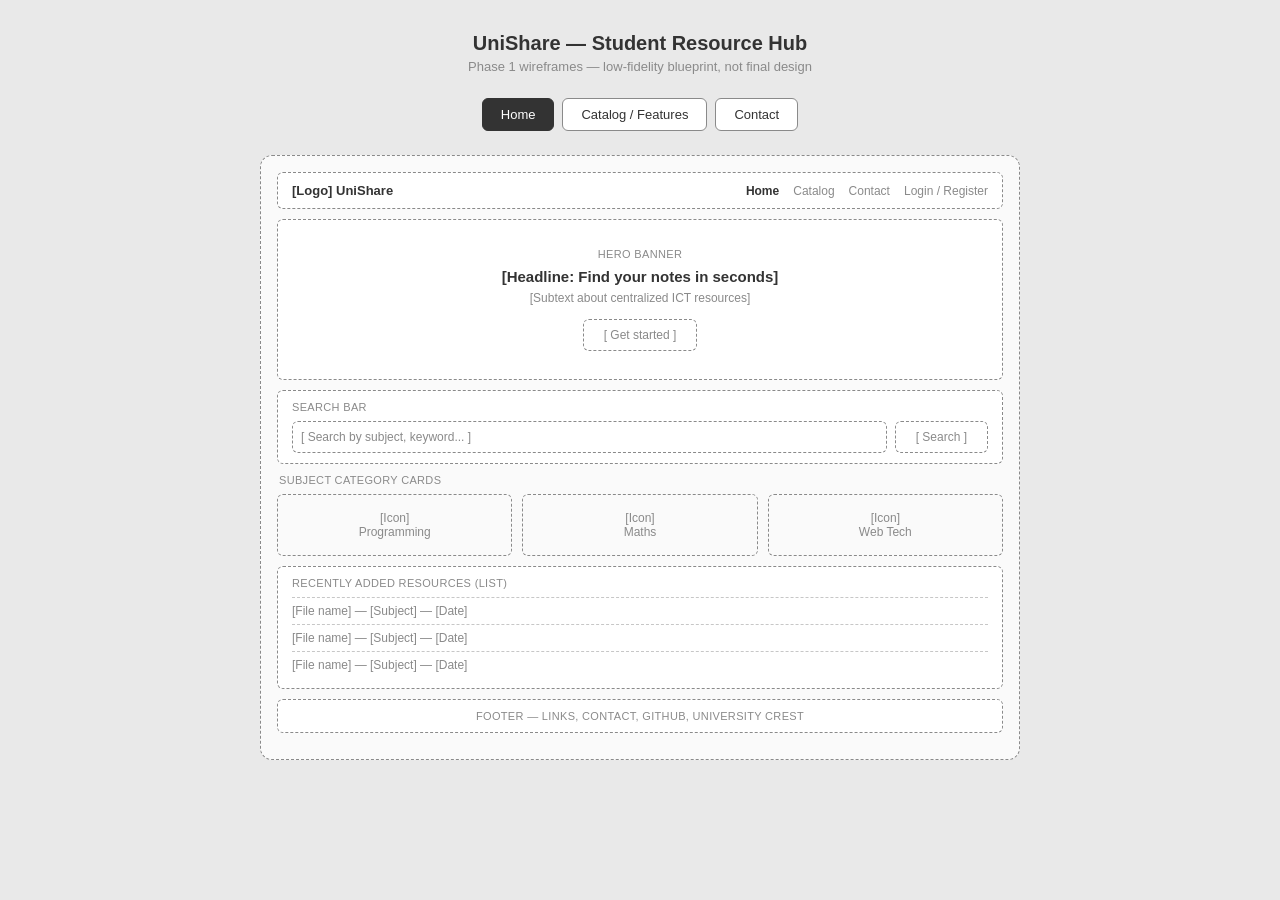
==== index.html @ ed00edab "Initial commit" ====
<!DOCTYPE html>
<html lang="en">
<head>
<meta charset="UTF-8">
<title>UniShare - Wireframes (Phase 1)</title>
<link rel="stylesheet" type="text/css" href="style.css">
</head>
<body>

<h1>UniShare — Student Resource Hub</h1>
<p class="subtitle">Phase 1 wireframes — low-fidelity blueprint, not final design</p>

<div class="tabs">
  <div class="tab active" onclick="showPage('home', this)">Home</div>
  <div class="tab" onclick="showPage('catalog', this)">Catalog / Features</div>
  <div class="tab" onclick="showPage('contact', this)">Contact</div>
</div>

<!-- HOME PAGE -->
<div class="page active" id="home">
  <div class="box navbar">
    <span class="logo">[Logo] UniShare</span>
    <div class="links">
      <span class="current">Home</span><span>Catalog</span><span>Contact</span><span>Login / Register</span>
    </div>
  </div>

  <div class="box hero">
    <p class="label">Hero banner</p>
    <p class="headline">[Headline: Find your notes in seconds]</p>
    <p class="sub">[Subtext about centralized ICT resources]</p>
    <div class="btn">[ Get started ]</div>
  </div>

  <div class="box">
    <p class="label">Search bar</p>
    <div class="search-row">
      <div class="field">[ Search by subject, keyword... ]</div>
      <div class="btn">[ Search ]</div>
    </div>
  </div>

  <p class="label" style="margin-left:2px;">Subject category cards</p>
  <div class="grid-3 box" style="background:none; border:none; padding:0;">
    <div class="cat-card">[Icon]<br>Programming</div>
    <div class="cat-card">[Icon]<br>Maths</div>
    <div class="cat-card">[Icon]<br>Web Tech</div>
  </div>

  <div class="box" style="margin-top:10px;">
    <p class="label">Recently added resources (list)</p>
    <div class="list-row">[File name] — [Subject] — [Date]</div>
    <div class="list-row">[File name] — [Subject] — [Date]</div>
    <div class="list-row">[File name] — [Subject] — [Date]</div>
  </div>

  <div class="box footer">
    <p class="label">Footer — Links, contact, GitHub, university crest</p>
  </div>
</div>

<!-- CATALOG PAGE -->
<div class="page" id="catalog">
  <div class="box navbar">
    <span class="logo">[Logo] UniShare</span>
    <div class="links">
      <span>Home</span><span class="current">Catalog</span><span>Contact</span><span>Login / Register</span>
    </div>
  </div>

  <div class="box">
    <p class="label">Search + filter bar</p>
    <div class="search-row">
      <div class="field">[ Search notes, past papers... ]</div>
      <div class="btn">[ Subject &#9662; ]</div>
      <div class="btn">[ Semester &#9662; ]</div>
    </div>
  </div>

  <div class="catalog-layout">
    <div class="box">
      <p class="label">Category list (sidebar)</p>
      <div class="sidebar-item">Programming</div>
      <div class="sidebar-item">Maths</div>
      <div class="sidebar-item">Web Technologies</div>
      <div class="sidebar-item">Past Papers</div>
    </div>

    <div>
      <p class="label" style="margin-left:2px;">Resource card grid</p>
      <div class="grid-2">
        <div class="res-card">[Icon] File title<br><span class="muted">Subject &middot; Semester</span><br>[ Download ]</div>
        <div class="res-card">[Icon] File title<br><span class="muted">Subject &middot; Semester</span><br>[ Download ]</div>
        <div class="res-card">[Icon] File title<br><span class="muted">Subject &middot; Semester</span><br>[ Download ]</div>
        <div class="res-card">[Icon] File title<br><span class="muted">Subject &middot; Semester</span><br>[ Download ]</div>
      </div>
      <div class="pagination">[ Pagination: 1 2 3 &rarr; ]</div>
    </div>
  </div>

  <div class="box footer" style="margin-top:10px;">
    <p class="label">Footer</p>
  </div>
</div>

<!-- CONTACT PAGE -->
<div class="page" id="contact">
  <div class="box navbar">
    <span class="logo">[Logo] UniShare</span>
    <div class="links">
      <span>Home</span><span>Catalog</span><span class="current">Contact</span><span>Login / Register</span>
    </div>
  </div>

  <div class="box header-block">
    <p class="label">Page header</p>
    <p class="title">[Get in touch / Report an issue]</p>
    <p class="sub">[Short subtext about feedback and requests]</p>
  </div>

  <div class="contact-layout">
    <div class="box">
      <p class="label">Contact form</p>

      <p class="field-label">Name</p>
      <div class="field-box">[ Your full name ]</div>

      <p class="field-label">Email</p>
      <div class="field-box">[ name@rjt.ac.lk ]</div>

      <p class="field-label">Message type</p>
      <div class="chip-row">
        <div class="chip">[ Missing link ]</div>
        <div class="chip">[ Request material ]</div>
        <div class="chip">[ Feedback ]</div>
      </div>

      <p class="field-label">Message</p>
      <div class="field-box textarea">[ Text area for message ]</div>

      <div class="btn">[ Submit ]</div>
    </div>

    <div class="box info-panel">
      <p class="label">Contact info panel</p>
      <p>[Dept. of ICT<br>Rajarata University]</p>
      <p>[Email address]</p>
      <p style="margin:0;">[Office hours]</p>
    </div>
  </div>

  <div class="box footer" style="margin-top:10px;">
    <p class="label">Footer</p>
  </div>
</div>

<script>
  function showPage(id, tabEl){
    document.querySelectorAll('.page').forEach(p => p.classList.remove('active'));
    document.querySelectorAll('.tab').forEach(t => t.classList.remove('active'));
    document.getElementById(id).classList.add('active');
    tabEl.classList.add('active');
  }
</script>

</body>
</html>
---- style.css ----
:root{
    --border:#8a8a8a;
    --border-light:#c7c7c7;
    --text:#333333;
    --text-muted:#8a8a8a;
    --bg:#ffffff;
    --panel:#fafafa;
  }
  *{box-sizing:border-box;}
  body{
    font-family: Arial, Helvetica, sans-serif;
    background:#e9e9e9;
    margin:0;
    padding:32px 16px;
    color:var(--text);
  }
  h1{
    text-align:center;
    font-size:20px;
    font-weight:600;
    margin:0 0 4px;
  }
  .subtitle{
    text-align:center;
    font-size:13px;
    color:var(--text-muted);
    margin:0 0 24px;
  }
  .tabs{
    display:flex;
    justify-content:center;
    gap:8px;
    margin-bottom:24px;
  }
  .tab{
    border:1px solid var(--border);
    background:var(--bg);
    padding:8px 18px;
    font-size:13px;
    cursor:pointer;
    border-radius:6px;
  }
  .tab.active{
    background:var(--text);
    color:#fff;
    border-color:var(--text);
  }
  .page{
    display:none;
    max-width:760px;
    margin:0 auto;
    border:1px dashed var(--border);
    border-radius:12px;
    padding:16px;
    background:var(--panel);
  }
  .page.active{ display:block; }
  .box{
    border:1px dashed var(--border);
    border-radius:6px;
    padding:10px 14px;
    margin-bottom:10px;
    background:var(--bg);
  }
  .label{
    font-size:11px;
    color:var(--text-muted);
    margin:0 0 8px;
    text-transform:uppercase;
    letter-spacing:.03em;
  }
  .navbar{
    display:flex;
    justify-content:space-between;
    align-items:center;
  }
  .navbar .logo{ font-size:13px; font-weight:600; }
  .navbar .links{ display:flex; gap:14px; font-size:12px; color:var(--text-muted); }
  .navbar .links .current{ color:var(--text); font-weight:600; }
  .hero{ text-align:center; padding:28px 14px; }
  .hero .headline{ font-size:15px; font-weight:600; margin:0 0 6px; }
  .hero .sub{ font-size:12px; color:var(--text-muted); margin:0 0 14px; }
  .btn{
    display:inline-block;
    border:1px dashed var(--border);
    border-radius:6px;
    padding:8px 20px;
    font-size:12px;
    color:var(--text-muted);
  }
  .search-row{ display:flex; gap:8px; }
  .field{
    flex:1;
    border:1px dashed var(--border);
    border-radius:6px;
    padding:8px;
    font-size:12px;
    color:var(--text-muted);
  }
  .grid-3{ display:grid; grid-template-columns:repeat(3,1fr); gap:10px; }
  .grid-2{ display:grid; grid-template-columns:1fr 1fr; gap:10px; }
  .cat-card{
    border:1px dashed var(--border);
    border-radius:6px;
    padding:16px 8px;
    text-align:center;
    font-size:12px;
    color:var(--text-muted);
  }
  .list-row{
    border-top:1px dashed var(--border-light);
    padding:6px 0;
    font-size:12px;
    color:var(--text-muted);
  }
  .list-row:first-child{ border-top:none; }
  .footer{ text-align:center; }
  .footer .label{ margin:0; }
  .catalog-layout{ display:grid; grid-template-columns:160px 1fr; gap:10px; }
  .sidebar-item{
    font-size:12px;
    color:var(--text-muted);
    padding:6px 0;
    border-top:1px dashed var(--border-light);
  }
  .sidebar-item:first-child{ border-top:none; }
  .res-card{
    border:1px dashed var(--border);
    border-radius:6px;
    padding:12px;
    font-size:12px;
    color:var(--text-muted);
  }
  .res-card .muted{ color:#aaaaaa; }
  .pagination{
    text-align:center;
    margin-top:10px;
    border:1px dashed var(--border);
    border-radius:6px;
    padding:6px;
    font-size:11px;
    color:var(--text-muted);
  }
  .header-block{ text-align:center; padding:14px; }
  .header-block .title{ font-size:14px; font-weight:600; margin:0; color:var(--text); }
  .header-block .sub{ font-size:12px; color:var(--text-muted); margin:4px 0 0; }
  .contact-layout{ display:grid; grid-template-columns:1fr 200px; gap:10px; }
  .field-label{ font-size:11px; color:var(--text-muted); margin:0 0 4px; }
  .field-box{
    border:1px dashed var(--border);
    border-radius:6px;
    padding:8px;
    font-size:12px;
    color:var(--text-muted);
    margin-bottom:10px;
  }
  .field-box.textarea{ height:60px; }
  .chip-row{ display:flex; gap:8px; margin-bottom:10px; }
  .chip{
    border:1px dashed var(--border);
    border-radius:6px;
    padding:6px 10px;
    font-size:11px;
    color:var(--text-muted);
  }
  .info-panel p{ font-size:12px; color:var(--text-muted); margin:0 0 8px; }
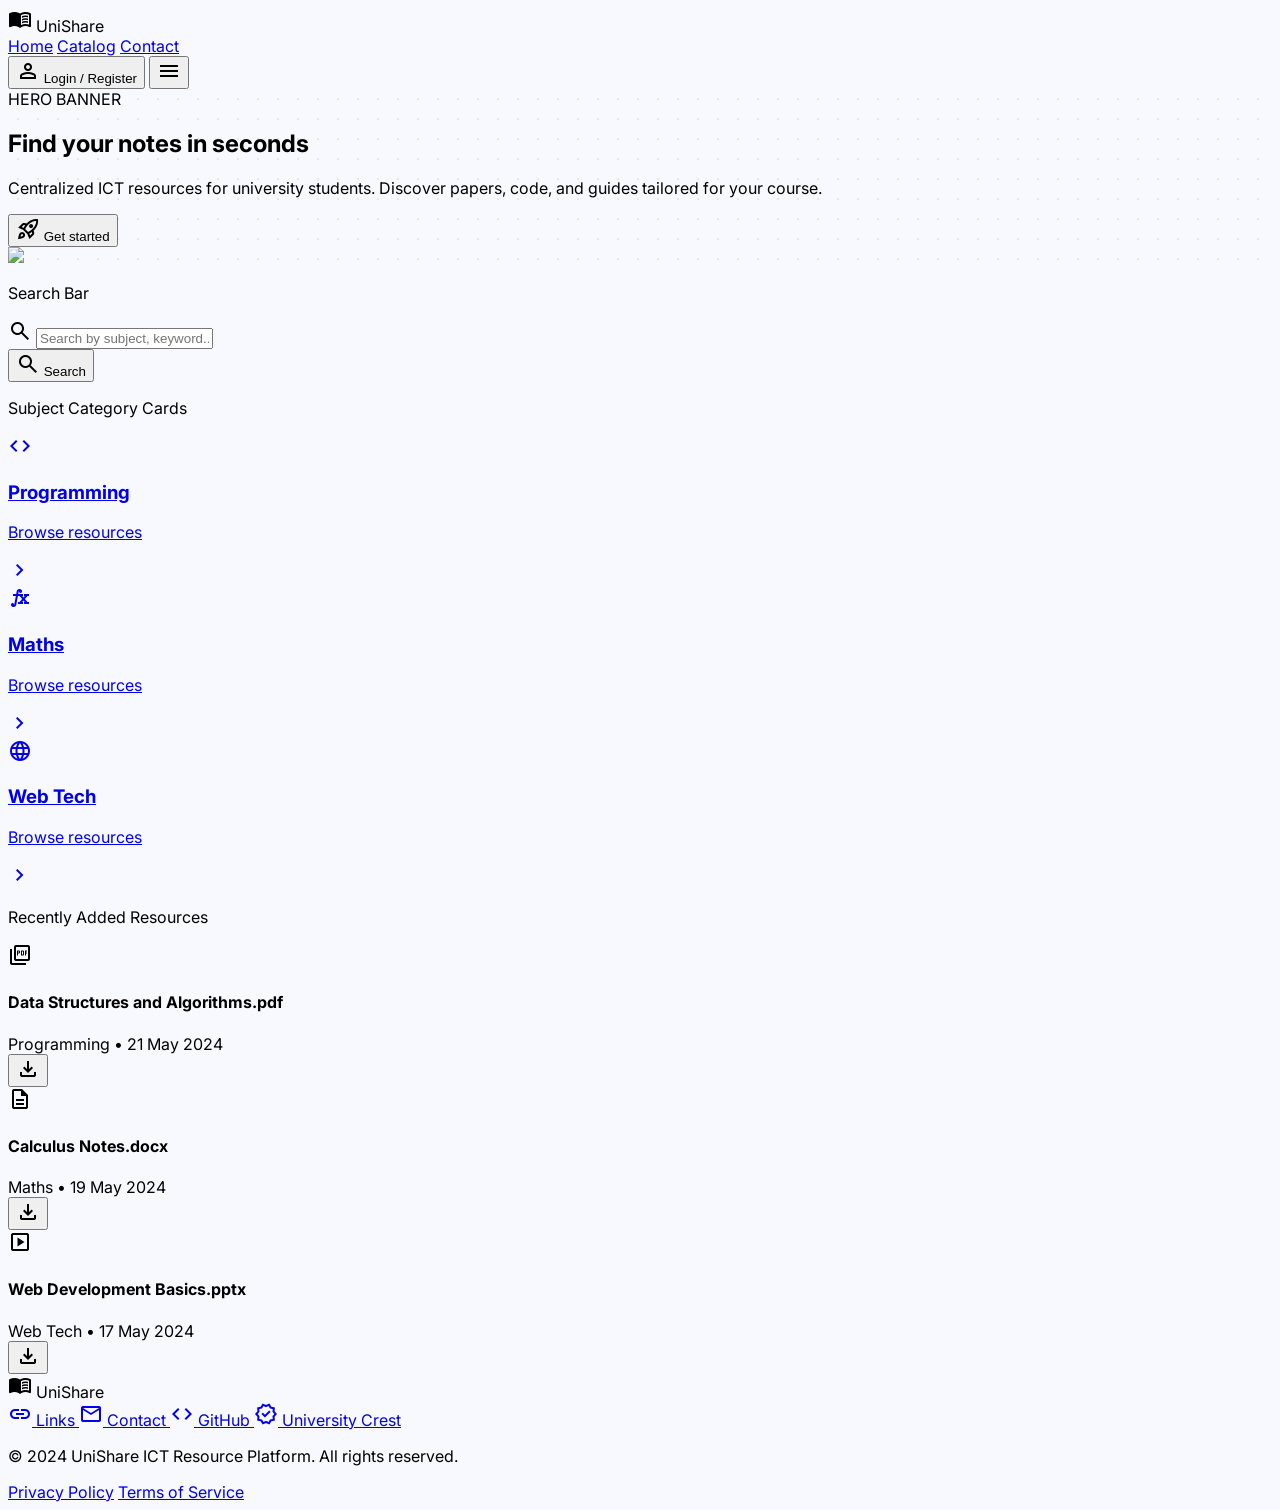
==== commit c8c98d09: "Background colour changed" ====
--- a/index.html
+++ b/index.html
@@ -1,167 +1,337 @@
 <!DOCTYPE html>
-<html lang="en">
-<head>
-<meta charset="UTF-8">
-<title>UniShare - Wireframes (Phase 1)</title>
-<link rel="stylesheet" type="text/css" href="style.css">
+
+<html class="light" lang="en"><head>
+<meta charset="utf-8"/>
+<meta content="width=device-width, initial-scale=1.0" name="viewport"/>
+<title>UniShare | Centralized ICT Resource Platform</title>
+<!-- Google Fonts -->
+<link href="https://fonts.googleapis.com/css2?family=Inter:wght@400;500;600;700&amp;display=swap" rel="stylesheet"/>
+<!-- Material Symbols -->
+<link href="https://fonts.googleapis.com/css2?family=Material+Symbols+Outlined:wght,FILL@100..700,0..1&amp;display=swap" rel="stylesheet"/>
+<link href="https://fonts.googleapis.com/css2?family=Material+Symbols+Outlined:wght,FILL@100..700,0..1&amp;display=swap" rel="stylesheet"/>
+<!-- Tailwind CSS -->
+<script src="https://cdn.tailwindcss.com?plugins=forms,container-queries"></script>
+<script id="tailwind-config">
+        tailwind.config = {
+            darkMode: "class",
+            theme: {
+                extend: {
+                    "colors": {
+                        "secondary-fixed": "#dae2fd",
+                        "error": "#ba1a1a",
+                        "surface-container": "#e5eeff",
+                        "surface-container-low": "#eff4ff",
+                        "on-primary-container": "#003a23",
+                        "outline-variant": "#bccabf",
+                        "on-tertiary-fixed": "#191c1e",
+                        "secondary": "#565e74",
+                        "primary-fixed": "#73fbb8",
+                        "inverse-surface": "#213145",
+                        "surface-container-high": "#dce9ff",
+                        "primary": "#006c46",
+                        "inverse-on-surface": "#eaf1ff",
+                        "on-primary": "#ffffff",
+                        "surface-tint": "#006c46",
+                        "on-tertiary": "#ffffff",
+                        "surface-variant": "#d3e4fe",
+                        "on-secondary-fixed": "#131b2e",
+                        "surface": "#f8f9ff",
+                        "primary-fixed-dim": "#53de9e",
+                        "surface-container-lowest": "#ffffff",
+                        "on-secondary": "#ffffff",
+                        "on-tertiary-container": "#2f3234",
+                        "outline": "#6c7a70",
+                        "on-error-container": "#93000a",
+                        "on-surface": "#0b1c30",
+                        "on-secondary-container": "#5c647a",
+                        "on-primary-fixed": "#002112",
+                        "tertiary": "#5c5f61",
+                        "tertiary-fixed-dim": "#c4c7c9",
+                        "surface-container-highest": "#d3e4fe",
+                        "on-tertiary-fixed-variant": "#444749",
+                        "tertiary-fixed": "#e0e3e5",
+                        "inverse-primary": "#53de9e",
+                        "on-surface-variant": "#3d4a41",
+                        "on-background": "#0b1c30",
+                        "primary-container": "#00b074",
+                        "on-primary-fixed-variant": "#005233",
+                        "surface-bright": "#f8f9ff",
+                        "on-error": "#ffffff",
+                        "on-secondary-fixed-variant": "#3f465c",
+                        "error-container": "#ffdad6",
+                        "secondary-fixed-dim": "#bec6e0",
+                        "tertiary-container": "#979a9c",
+                        "background": "#f8f9ff"
+                    },
+                    "borderRadius": {
+                        "DEFAULT": "0.25rem",
+                        "lg": "0.5rem",
+                        "xl": "0.75rem",
+                        "full": "9999px"
+                    },
+                    "spacing": {
+                        "margin-mobile": "1rem",
+                        "card-padding": "1.25rem",
+                        "container-max": "1200px",
+                        "gutter": "1.5rem",
+                        "section-gap": "3rem"
+                    },
+                    "fontFamily": {
+                        "body-md": ["Inter"],
+                        "headline-md": ["Inter"],
+                        "label-md": ["Inter"],
+                        "body-lg": ["Inter"],
+                        "headline-sm": ["Inter"],
+                        "headline-lg": ["Inter"],
+                        "label-sm": ["Inter"],
+                        "display-lg": ["Inter"]
+                    },
+                    "fontSize": {
+                        "body-md": ["16px", { "lineHeight": "1.6", "fontWeight": "400" }],
+                        "headline-md": ["24px", { "lineHeight": "1.3", "fontWeight": "600" }],
+                        "label-md": ["14px", { "lineHeight": "1.5", "letterSpacing": "0.01em", "fontWeight": "500" }],
+                        "body-lg": ["18px", { "lineHeight": "1.6", "fontWeight": "400" }],
+                        "headline-sm": ["20px", { "lineHeight": "1.4", "fontWeight": "600" }],
+                        "headline-lg": ["32px", { "lineHeight": "1.25", "letterSpacing": "-0.01em", "fontWeight": "700" }],
+                        "label-sm": ["12px", { "lineHeight": "1.5", "letterSpacing": "0.05em", "fontWeight": "600" }],
+                        "display-lg": ["48px", { "lineHeight": "1.2", "letterSpacing": "-0.02em", "fontWeight": "700" }]
+                    }
+                },
+            },
+        }
+    </script>
+<style>
+        body { font-family: 'Inter', sans-serif; background-color: #f8f9ff; }
+        .material-symbols-outlined { font-variation-settings: 'FILL' 0, 'wght' 400, 'GRAD' 0, 'opsz' 24; }
+        .glass-effect { background: rgba(255, 255, 255, 0.8); backdrop-filter: blur(8px); }
+        .hero-pattern { background-image: radial-gradient(#00b07422 1px, transparent 1px); background-size: 20px 20px; }
+        .hover-card:hover { transform: translateY(-4px); transition: all 0.3s cubic-bezier(0.4, 0, 0.2, 1); }
+    </style>
 </head>
-<body>
-
-<h1>UniShare — Student Resource Hub</h1>
-<p class="subtitle">Phase 1 wireframes — low-fidelity blueprint, not final design</p>
-
-<div class="tabs">
-  <div class="tab active" onclick="showPage('home', this)">Home</div>
-  <div class="tab" onclick="showPage('catalog', this)">Catalog / Features</div>
-  <div class="tab" onclick="showPage('contact', this)">Contact</div>
-</div>
-
-<!-- HOME PAGE -->
-<div class="page active" id="home">
-  <div class="box navbar">
-    <span class="logo">[Logo] UniShare</span>
-    <div class="links">
-      <span class="current">Home</span><span>Catalog</span><span>Contact</span><span>Login / Register</span>
-    </div>
-  </div>
-
-  <div class="box hero">
-    <p class="label">Hero banner</p>
-    <p class="headline">[Headline: Find your notes in seconds]</p>
-    <p class="sub">[Subtext about centralized ICT resources]</p>
-    <div class="btn">[ Get started ]</div>
-  </div>
-
-  <div class="box">
-    <p class="label">Search bar</p>
-    <div class="search-row">
-      <div class="field">[ Search by subject, keyword... ]</div>
-      <div class="btn">[ Search ]</div>
-    </div>
-  </div>
-
-  <p class="label" style="margin-left:2px;">Subject category cards</p>
-  <div class="grid-3 box" style="background:none; border:none; padding:0;">
-    <div class="cat-card">[Icon]<br>Programming</div>
-    <div class="cat-card">[Icon]<br>Maths</div>
-    <div class="cat-card">[Icon]<br>Web Tech</div>
-  </div>
-
-  <div class="box" style="margin-top:10px;">
-    <p class="label">Recently added resources (list)</p>
-    <div class="list-row">[File name] — [Subject] — [Date]</div>
-    <div class="list-row">[File name] — [Subject] — [Date]</div>
-    <div class="list-row">[File name] — [Subject] — [Date]</div>
-  </div>
-
-  <div class="box footer">
-    <p class="label">Footer — Links, contact, GitHub, university crest</p>
-  </div>
-</div>
-
-<!-- CATALOG PAGE -->
-<div class="page" id="catalog">
-  <div class="box navbar">
-    <span class="logo">[Logo] UniShare</span>
-    <div class="links">
-      <span>Home</span><span class="current">Catalog</span><span>Contact</span><span>Login / Register</span>
-    </div>
-  </div>
-
-  <div class="box">
-    <p class="label">Search + filter bar</p>
-    <div class="search-row">
-      <div class="field">[ Search notes, past papers... ]</div>
-      <div class="btn">[ Subject &#9662; ]</div>
-      <div class="btn">[ Semester &#9662; ]</div>
-    </div>
-  </div>
-
-  <div class="catalog-layout">
-    <div class="box">
-      <p class="label">Category list (sidebar)</p>
-      <div class="sidebar-item">Programming</div>
-      <div class="sidebar-item">Maths</div>
-      <div class="sidebar-item">Web Technologies</div>
-      <div class="sidebar-item">Past Papers</div>
-    </div>
-
-    <div>
-      <p class="label" style="margin-left:2px;">Resource card grid</p>
-      <div class="grid-2">
-        <div class="res-card">[Icon] File title<br><span class="muted">Subject &middot; Semester</span><br>[ Download ]</div>
-        <div class="res-card">[Icon] File title<br><span class="muted">Subject &middot; Semester</span><br>[ Download ]</div>
-        <div class="res-card">[Icon] File title<br><span class="muted">Subject &middot; Semester</span><br>[ Download ]</div>
-        <div class="res-card">[Icon] File title<br><span class="muted">Subject &middot; Semester</span><br>[ Download ]</div>
-      </div>
-      <div class="pagination">[ Pagination: 1 2 3 &rarr; ]</div>
-    </div>
-  </div>
-
-  <div class="box footer" style="margin-top:10px;">
-    <p class="label">Footer</p>
-  </div>
-</div>
-
-<!-- CONTACT PAGE -->
-<div class="page" id="contact">
-  <div class="box navbar">
-    <span class="logo">[Logo] UniShare</span>
-    <div class="links">
-      <span>Home</span><span>Catalog</span><span class="current">Contact</span><span>Login / Register</span>
-    </div>
-  </div>
-
-  <div class="box header-block">
-    <p class="label">Page header</p>
-    <p class="title">[Get in touch / Report an issue]</p>
-    <p class="sub">[Short subtext about feedback and requests]</p>
-  </div>
-
-  <div class="contact-layout">
-    <div class="box">
-      <p class="label">Contact form</p>
-
-      <p class="field-label">Name</p>
-      <div class="field-box">[ Your full name ]</div>
-
-      <p class="field-label">Email</p>
-      <div class="field-box">[ name@rjt.ac.lk ]</div>
-
-      <p class="field-label">Message type</p>
-      <div class="chip-row">
-        <div class="chip">[ Missing link ]</div>
-        <div class="chip">[ Request material ]</div>
-        <div class="chip">[ Feedback ]</div>
-      </div>
-
-      <p class="field-label">Message</p>
-      <div class="field-box textarea">[ Text area for message ]</div>
-
-      <div class="btn">[ Submit ]</div>
-    </div>
-
-    <div class="box info-panel">
-      <p class="label">Contact info panel</p>
-      <p>[Dept. of ICT<br>Rajarata University]</p>
-      <p>[Email address]</p>
-      <p style="margin:0;">[Office hours]</p>
-    </div>
-  </div>
-
-  <div class="box footer" style="margin-top:10px;">
-    <p class="label">Footer</p>
-  </div>
-</div>
-
+<body class="bg-background text-on-surface selection:bg-primary-fixed selection:text-on-primary-fixed">
+<!-- TopNavBar -->
+<header class="fixed top-0 left-0 w-full z-50 bg-surface-container-lowest shadow-sm border-b border-outline-variant">
+<div class="max-w-container-max mx-auto h-20 px-margin-mobile md:px-gutter flex items-center justify-between">
+<div class="flex items-center gap-2">
+<span class="material-symbols-outlined text-primary text-3xl" style="font-variation-settings: 'FILL' 1">menu_book</span>
+<span class="text-headline-md font-headline-lg text-primary tracking-tight">UniShare</span>
+</div>
+<nav class="hidden md:flex items-center gap-8">
+<a class="text-primary border-b-2 border-primary pb-1 font-bold font-body-md text-body-md" href="#">Home</a>
+<a class="text-on-surface-variant font-medium font-body-md text-body-md hover:text-primary transition-colors duration-200" href="#">Catalog</a>
+<a class="text-on-surface-variant font-medium font-body-md text-body-md hover:text-primary transition-colors duration-200" href="#">Contact</a>
+</nav>
+<div class="flex items-center gap-4">
+<button class="hidden lg:flex items-center gap-2 px-6 py-2.5 bg-primary-container text-on-primary-container rounded-full font-label-md text-label-md hover:opacity-90 active:scale-95 transition-all">
+<span class="material-symbols-outlined text-[18px]">person</span>
+                    Login / Register
+                </button>
+<button class="md:hidden text-on-surface-variant">
+<span class="material-symbols-outlined text-2xl">menu</span>
+</button>
+</div>
+</div>
+</header>
+<main class="pt-20">
+<!-- Hero Section -->
+<section class="px-margin-mobile md:px-gutter mt-8">
+<div class="max-w-container-max mx-auto bg-surface-container-low rounded-xl relative overflow-hidden hero-pattern">
+<!-- Abstract Elements -->
+<div class="absolute -top-12 -right-12 w-64 h-64 bg-primary/5 rounded-full blur-3xl"></div>
+<div class="absolute -bottom-12 -left-12 w-64 h-64 bg-secondary-container/20 rounded-full blur-3xl"></div>
+<div class="relative grid md:grid-cols-2 items-center gap-8 py-16 px-8 md:px-16">
+<div class="text-center md:text-left">
+<span class="uppercase tracking-widest text-primary font-bold text-label-sm mb-4 block">HERO BANNER</span>
+<h1 class="font-headline-lg text-display-lg text-on-surface mb-4 leading-tight">Find your notes in seconds</h1>
+<p class="font-body-lg text-body-lg text-on-surface-variant mb-8 max-w-md mx-auto md:mx-0">Centralized ICT resources for university students. Discover papers, code, and guides tailored for your course.</p>
+<button class="inline-flex items-center gap-2 px-8 py-4 bg-primary-container text-on-primary-container rounded-xl font-bold hover:shadow-lg active:scale-95 transition-all">
+<span class="material-symbols-outlined">rocket_launch</span>
+                            Get started
+                        </button>
+</div>
+<div class="relative hidden md:block">
+<div class="flex justify-center items-center gap-8">
+<!-- Visual Composition inspired by reference images -->
+<img class="w-full max-w-sm rounded-2xl drop-shadow-2xl transform rotate-3" data-alt="A 3D stylized rendering of an open university notebook with a pen, floating next to a modern silver laptop on a clean pastel mint background. The composition is professional, clean, and uses soft shadows to create depth in a modern corporate ICT resource platform style." src="https://lh3.googleusercontent.com/aida-public/[base64]"/>
+</div>
+</div>
+</div>
+</div>
+</section>
+<!-- Search Section -->
+<section class="max-w-container-max mx-auto px-margin-mobile md:px-gutter mt-12">
+<div class="p-6 bg-surface-container-lowest rounded-xl border border-outline-variant shadow-sm">
+<p class="text-label-sm font-bold text-on-surface-variant mb-4 uppercase tracking-wider">Search Bar</p>
+<div class="flex flex-col md:flex-row gap-4">
+<div class="relative flex-1 group">
+<span class="absolute left-4 top-1/2 -translate-y-1/2 material-symbols-outlined text-outline group-focus-within:text-primary transition-colors">search</span>
+<input class="w-full pl-12 pr-4 py-4 bg-surface border border-outline-variant rounded-xl focus:ring-2 focus:ring-primary focus:border-primary outline-none transition-all" placeholder="Search by subject, keyword..." type="text"/>
+</div>
+<button class="px-8 py-4 bg-primary-container text-on-primary-container rounded-xl font-bold flex items-center justify-center gap-2 hover:brightness-95 transition-all">
+<span class="material-symbols-outlined">search</span>
+                        Search
+                    </button>
+</div>
+</div>
+</section>
+<!-- Subject Categories -->
+<section class="max-w-container-max mx-auto px-margin-mobile md:px-gutter mt-16 mb-16">
+<p class="text-label-sm font-bold text-on-surface-variant mb-6 uppercase tracking-wider">Subject Category Cards</p>
+<div class="grid grid-cols-1 md:grid-cols-3 gap-6">
+<!-- Programming -->
+<a class="group hover-card bg-surface-container-lowest p-6 rounded-xl border border-outline-variant shadow-sm flex items-center justify-between" href="#">
+<div class="flex items-center gap-4">
+<div class="w-16 h-16 rounded-full bg-primary/10 flex items-center justify-center text-primary group-hover:bg-primary group-hover:text-white transition-all">
+<span class="material-symbols-outlined text-3xl">code</span>
+</div>
+<div>
+<h3 class="font-headline-sm text-headline-sm text-on-surface">Programming</h3>
+<p class="text-on-surface-variant text-label-md">Browse resources</p>
+</div>
+</div>
+<span class="material-symbols-outlined text-primary group-hover:translate-x-1 transition-transform">chevron_right</span>
+</a>
+<!-- Maths -->
+<a class="group hover-card bg-surface-container-lowest p-6 rounded-xl border border-outline-variant shadow-sm flex items-center justify-between" href="#">
+<div class="flex items-center gap-4">
+<div class="w-16 h-16 rounded-full bg-[#f3e8ff] flex items-center justify-center text-[#7e22ce] group-hover:bg-[#7e22ce] group-hover:text-white transition-all">
+<span class="material-symbols-outlined text-3xl">function</span>
+</div>
+<div>
+<h3 class="font-headline-sm text-headline-sm text-on-surface">Maths</h3>
+<p class="text-on-surface-variant text-label-md">Browse resources</p>
+</div>
+</div>
+<span class="material-symbols-outlined text-[#7e22ce] group-hover:translate-x-1 transition-transform">chevron_right</span>
+</a>
+<!-- Web Tech -->
+<a class="group hover-card bg-surface-container-lowest p-6 rounded-xl border border-outline-variant shadow-sm flex items-center justify-between" href="#">
+<div class="flex items-center gap-4">
+<div class="w-16 h-16 rounded-full bg-surface-container-high flex items-center justify-center text-secondary group-hover:bg-secondary group-hover:text-white transition-all">
+<span class="material-symbols-outlined text-3xl">language</span>
+</div>
+<div>
+<h3 class="font-headline-sm text-headline-sm text-on-surface">Web Tech</h3>
+<p class="text-on-surface-variant text-label-md">Browse resources</p>
+</div>
+</div>
+<span class="material-symbols-outlined text-secondary group-hover:translate-x-1 transition-transform">chevron_right</span>
+</a>
+</div>
+</section>
+<!-- Recently Added Resources -->
+<section class="max-w-container-max mx-auto px-margin-mobile md:px-gutter mb-24">
+<p class="text-label-sm font-bold text-on-surface-variant mb-6 uppercase tracking-wider">Recently Added Resources</p>
+<div class="bg-surface-container-lowest rounded-xl border border-outline-variant overflow-hidden shadow-sm">
+<!-- Resource Item 1 -->
+<div class="p-4 md:p-6 flex flex-col md:flex-row items-start md:items-center justify-between hover:bg-surface transition-colors border-b border-outline-variant last:border-b-0">
+<div class="flex items-center gap-4 flex-1">
+<div class="w-10 h-12 flex-shrink-0 bg-red-50 flex items-center justify-center rounded border border-red-100">
+<span class="material-symbols-outlined text-red-600">picture_as_pdf</span>
+</div>
+<div>
+<h4 class="font-bold text-body-md text-on-surface">Data Structures and Algorithms.pdf</h4>
+<div class="flex items-center gap-3 mt-1 text-label-sm text-on-surface-variant">
+<span class="px-2 py-0.5 bg-surface-container rounded uppercase text-[10px]">Programming</span>
+<span>•</span>
+<span>21 May 2024</span>
+</div>
+</div>
+</div>
+<button class="mt-4 md:mt-0 p-2 text-primary hover:bg-primary-container/20 rounded-full transition-colors">
+<span class="material-symbols-outlined">download</span>
+</button>
+</div>
+<!-- Resource Item 2 -->
+<div class="p-4 md:p-6 flex flex-col md:flex-row items-start md:items-center justify-between hover:bg-surface transition-colors border-b border-outline-variant last:border-b-0">
+<div class="flex items-center gap-4 flex-1">
+<div class="w-10 h-12 flex-shrink-0 bg-blue-50 flex items-center justify-center rounded border border-blue-100">
+<span class="material-symbols-outlined text-blue-600">description</span>
+</div>
+<div>
+<h4 class="font-bold text-body-md text-on-surface">Calculus Notes.docx</h4>
+<div class="flex items-center gap-3 mt-1 text-label-sm text-on-surface-variant">
+<span class="px-2 py-0.5 bg-[#f3e8ff] text-[#7e22ce] rounded uppercase text-[10px]">Maths</span>
+<span>•</span>
+<span>19 May 2024</span>
+</div>
+</div>
+</div>
+<button class="mt-4 md:mt-0 p-2 text-primary hover:bg-primary-container/20 rounded-full transition-colors">
+<span class="material-symbols-outlined">download</span>
+</button>
+</div>
+<!-- Resource Item 3 -->
+<div class="p-4 md:p-6 flex flex-col md:flex-row items-start md:items-center justify-between hover:bg-surface transition-colors">
+<div class="flex items-center gap-4 flex-1">
+<div class="w-10 h-12 flex-shrink-0 bg-orange-50 flex items-center justify-center rounded border border-orange-100">
+<span class="material-symbols-outlined text-orange-600">slideshow</span>
+</div>
+<div>
+<h4 class="font-bold text-body-md text-on-surface">Web Development Basics.pptx</h4>
+<div class="flex items-center gap-3 mt-1 text-label-sm text-on-surface-variant">
+<span class="px-2 py-0.5 bg-surface-container-high text-secondary rounded uppercase text-[10px]">Web Tech</span>
+<span>•</span>
+<span>17 May 2024</span>
+</div>
+</div>
+</div>
+<button class="mt-4 md:mt-0 p-2 text-primary hover:bg-primary-container/20 rounded-full transition-colors">
+<span class="material-symbols-outlined">download</span>
+</button>
+</div>
+</div>
+</section>
+</main>
+<!-- Footer -->
+<footer class="bg-surface-container-low border-t border-outline-variant">
+<div class="max-w-container-max mx-auto py-section-gap px-margin-mobile md:px-gutter">
+<div class="flex flex-col md:flex-row justify-between items-center gap-8 mb-12">
+<div class="flex items-center gap-2">
+<span class="material-symbols-outlined text-primary text-2xl" style="font-variation-settings: 'FILL' 1">menu_book</span>
+<span class="text-headline-sm font-headline-sm text-primary tracking-tight">UniShare</span>
+</div>
+<div class="flex flex-wrap justify-center gap-8">
+<a class="flex items-center gap-2 text-on-surface-variant hover:text-primary transition-all duration-200 text-label-md font-label-md" href="#">
+<span class="material-symbols-outlined text-[20px]">link</span>
+                        Links
+                    </a>
+<a class="flex items-center gap-2 text-on-surface-variant hover:text-primary transition-all duration-200 text-label-md font-label-md" href="#">
+<span class="material-symbols-outlined text-[20px]">mail</span>
+                        Contact
+                    </a>
+<a class="flex items-center gap-2 text-on-surface-variant hover:text-primary transition-all duration-200 text-label-md font-label-md" href="#">
+<span class="material-symbols-outlined text-[20px]">code</span>
+                        GitHub
+                    </a>
+<a class="flex items-center gap-2 text-on-surface-variant hover:text-primary transition-all duration-200 text-label-md font-label-md" href="#">
+<span class="material-symbols-outlined text-[20px]">verified</span>
+                        University Crest
+                    </a>
+</div>
+</div>
+<div class="text-center md:text-left border-t border-outline-variant/30 pt-8 flex flex-col md:flex-row justify-between items-center gap-4">
+<p class="text-on-surface-variant text-label-md opacity-70">
+                    © 2024 UniShare ICT Resource Platform. All rights reserved.
+                </p>
+<div class="flex gap-4">
+<a class="text-on-surface-variant text-label-sm hover:underline" href="#">Privacy Policy</a>
+<a class="text-on-surface-variant text-label-sm hover:underline" href="#">Terms of Service</a>
+</div>
+</div>
+</div>
+</footer>
 <script>
-  function showPage(id, tabEl){
-    document.querySelectorAll('.page').forEach(p => p.classList.remove('active'));
-    document.querySelectorAll('.tab').forEach(t => t.classList.remove('active'));
-    document.getElementById(id).classList.add('active');
-    tabEl.classList.add('active');
-  }
-</script>
-
-</body>
-</html>+        // Micro-interactions for resource list
+        document.querySelectorAll('.material-symbols-outlined').forEach(icon => {
+            if(icon.innerText === 'download') {
+                icon.parentElement.addEventListener('click', (e) => {
+                    const ripple = document.createElement('div');
+                    ripple.className = 'absolute inset-0 bg-primary/10 rounded-full animate-ping';
+                    e.currentTarget.appendChild(ripple);
+                    setTimeout(() => ripple.remove(), 500);
+                });
+            }
+        });
+    </script>
+</body></html>
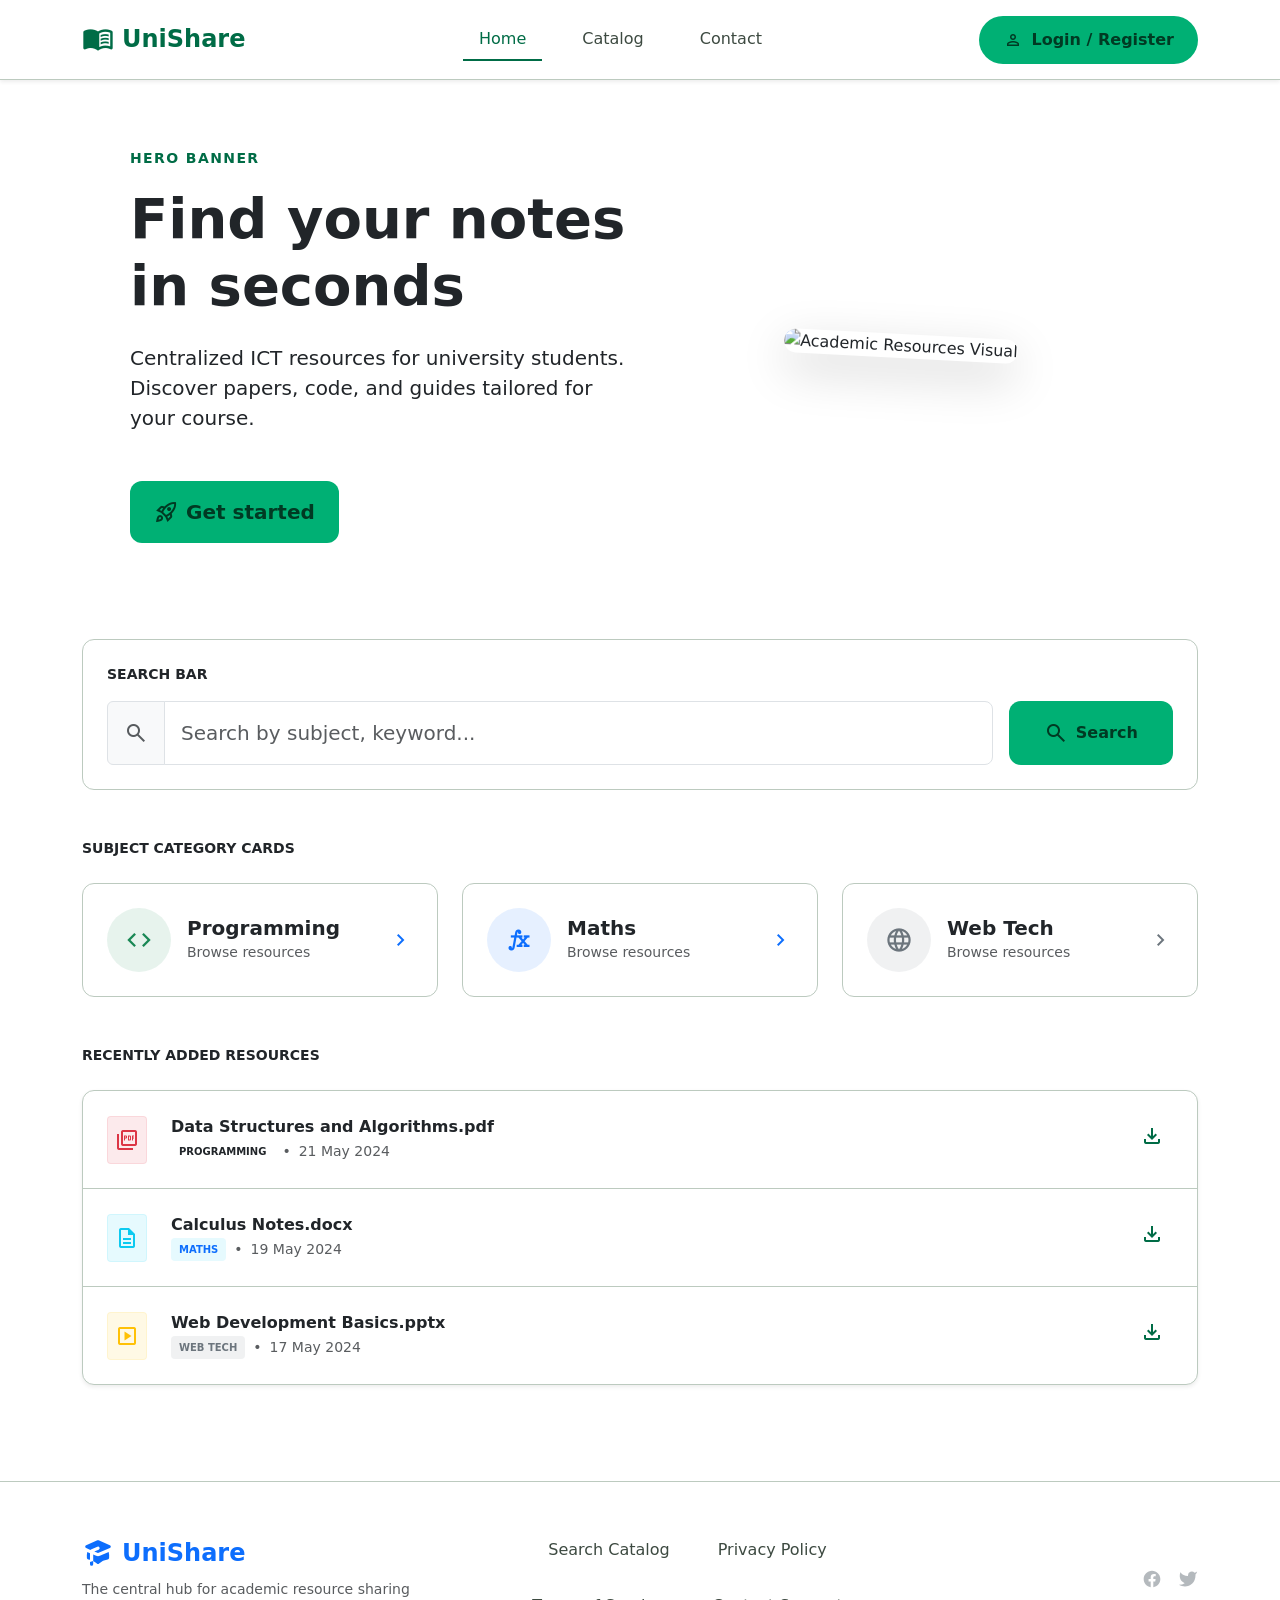
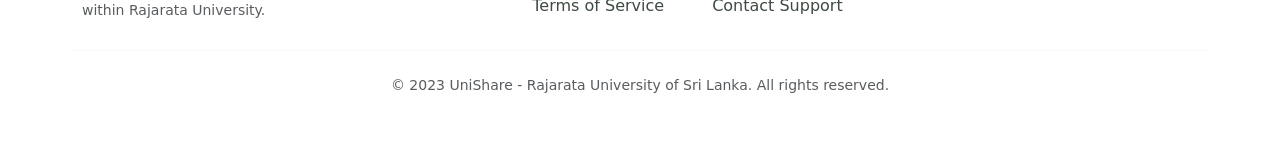
==== commit 523fbff7: "Home page" ====
--- a/index.html
+++ b/index.html
@@ -1,6 +1,6 @@
 <!DOCTYPE html>
 
-<html class="light" lang="en"><head>
+<html lang="en"><head>
 <meta charset="utf-8"/>
 <meta content="width=device-width, initial-scale=1.0" name="viewport"/>
 <title>UniShare | Centralized ICT Resource Platform</title>
@@ -8,330 +8,353 @@
 <link href="https://fonts.googleapis.com/css2?family=Inter:wght@400;500;600;700&amp;display=swap" rel="stylesheet"/>
 <!-- Material Symbols -->
 <link href="https://fonts.googleapis.com/css2?family=Material+Symbols+Outlined:wght,FILL@100..700,0..1&amp;display=swap" rel="stylesheet"/>
-<link href="https://fonts.googleapis.com/css2?family=Material+Symbols+Outlined:wght,FILL@100..700,0..1&amp;display=swap" rel="stylesheet"/>
-<!-- Tailwind CSS -->
-<script src="https://cdn.tailwindcss.com?plugins=forms,container-queries"></script>
-<script id="tailwind-config">
-        tailwind.config = {
-            darkMode: "class",
-            theme: {
-                extend: {
-                    "colors": {
-                        "secondary-fixed": "#dae2fd",
-                        "error": "#ba1a1a",
-                        "surface-container": "#e5eeff",
-                        "surface-container-low": "#eff4ff",
-                        "on-primary-container": "#003a23",
-                        "outline-variant": "#bccabf",
-                        "on-tertiary-fixed": "#191c1e",
-                        "secondary": "#565e74",
-                        "primary-fixed": "#73fbb8",
-                        "inverse-surface": "#213145",
-                        "surface-container-high": "#dce9ff",
-                        "primary": "#006c46",
-                        "inverse-on-surface": "#eaf1ff",
-                        "on-primary": "#ffffff",
-                        "surface-tint": "#006c46",
-                        "on-tertiary": "#ffffff",
-                        "surface-variant": "#d3e4fe",
-                        "on-secondary-fixed": "#131b2e",
-                        "surface": "#f8f9ff",
-                        "primary-fixed-dim": "#53de9e",
-                        "surface-container-lowest": "#ffffff",
-                        "on-secondary": "#ffffff",
-                        "on-tertiary-container": "#2f3234",
-                        "outline": "#6c7a70",
-                        "on-error-container": "#93000a",
-                        "on-surface": "#0b1c30",
-                        "on-secondary-container": "#5c647a",
-                        "on-primary-fixed": "#002112",
-                        "tertiary": "#5c5f61",
-                        "tertiary-fixed-dim": "#c4c7c9",
-                        "surface-container-highest": "#d3e4fe",
-                        "on-tertiary-fixed-variant": "#444749",
-                        "tertiary-fixed": "#e0e3e5",
-                        "inverse-primary": "#53de9e",
-                        "on-surface-variant": "#3d4a41",
-                        "on-background": "#0b1c30",
-                        "primary-container": "#00b074",
-                        "on-primary-fixed-variant": "#005233",
-                        "surface-bright": "#f8f9ff",
-                        "on-error": "#ffffff",
-                        "on-secondary-fixed-variant": "#3f465c",
-                        "error-container": "#ffdad6",
-                        "secondary-fixed-dim": "#bec6e0",
-                        "tertiary-container": "#979a9c",
-                        "background": "#f8f9ff"
-                    },
-                    "borderRadius": {
-                        "DEFAULT": "0.25rem",
-                        "lg": "0.5rem",
-                        "xl": "0.75rem",
-                        "full": "9999px"
-                    },
-                    "spacing": {
-                        "margin-mobile": "1rem",
-                        "card-padding": "1.25rem",
-                        "container-max": "1200px",
-                        "gutter": "1.5rem",
-                        "section-gap": "3rem"
-                    },
-                    "fontFamily": {
-                        "body-md": ["Inter"],
-                        "headline-md": ["Inter"],
-                        "label-md": ["Inter"],
-                        "body-lg": ["Inter"],
-                        "headline-sm": ["Inter"],
-                        "headline-lg": ["Inter"],
-                        "label-sm": ["Inter"],
-                        "display-lg": ["Inter"]
-                    },
-                    "fontSize": {
-                        "body-md": ["16px", { "lineHeight": "1.6", "fontWeight": "400" }],
-                        "headline-md": ["24px", { "lineHeight": "1.3", "fontWeight": "600" }],
-                        "label-md": ["14px", { "lineHeight": "1.5", "letterSpacing": "0.01em", "fontWeight": "500" }],
-                        "body-lg": ["18px", { "lineHeight": "1.6", "fontWeight": "400" }],
-                        "headline-sm": ["20px", { "lineHeight": "1.4", "fontWeight": "600" }],
-                        "headline-lg": ["32px", { "lineHeight": "1.25", "letterSpacing": "-0.01em", "fontWeight": "700" }],
-                        "label-sm": ["12px", { "lineHeight": "1.5", "letterSpacing": "0.05em", "fontWeight": "600" }],
-                        "display-lg": ["48px", { "lineHeight": "1.2", "letterSpacing": "-0.02em", "fontWeight": "700" }]
-                    }
-                },
-            },
-        }
-    </script>
+<!-- Bootstrap 5 CSS -->
+<link href="https://cdn.jsdelivr.net/npm/bootstrap@5.3.2/dist/css/bootstrap.min.css" rel="stylesheet"/>
 <style>
-        body { font-family: 'Inter', sans-serif; background-color: #f8f9ff; }
-        .material-symbols-outlined { font-variation-settings: 'FILL' 0, 'wght' 400, 'GRAD' 0, 'opsz' 24; }
-        .glass-effect { background: rgba(255, 255, 255, 0.8); backdrop-filter: blur(8px); }
-        .hero-pattern { background-image: radial-gradient(#00b07422 1px, transparent 1px); background-size: 20px 20px; }
-        .hover-card:hover { transform: translateY(-4px); transition: all 0.3s cubic-bezier(0.4, 0, 0.2, 1); }
+        :root {
+    --primary: #006c46;
+    --primary-container: #00b074;
+    --on-primary-container: #003a23;
+    --surface-container-lowest: #ffffff;
+    --on-surface-variant: #3d4a41;
+    --outline-variant: #bccabf;
+    --border-radius-xl: 0.75rem;
+}
+
+.text-primary-theme { 
+    color: var(--primary) !important; 
+}
+
+.bg-surface-container-lowest { 
+    background-color: var(--surface-container-lowest) !important; 
+}
+
+.navbar {
+    height: 80px;
+    background: rgba(255, 255, 255, 0.8);
+    backdrop-filter: blur(8px);
+    border-bottom: 1px solid var(--outline-variant);
+}
+
+.nav-link {
+    color: var(--on-surface-variant);
+    font-weight: 500;
+    padding: 0.5rem 1rem !important;
+}
+
+.nav-link.active {
+    color: var(--primary) !important;
+    border-bottom: 2px solid var(--primary);
+}
+
+.btn-primary-custom {
+    background-color: var(--primary-container);
+    color: var(--on-primary-container);
+    border: none;
+    padding: 0.75rem 1.5rem;
+    font-weight: 700;
+    border-radius: var(--border-radius-xl);
+    transition: all 0.3s ease;
+}
+
+.btn-primary-custom:hover {
+    opacity: 0.9;
+    transform: translateY(-1px);
+    box-shadow: 0 4px 12px rgba(0, 176, 116, 0.2);
+        }
+
+        .card-custom {
+            background: var(--surface-container-lowest);
+            border: 1px solid var(--outline-variant);
+            border-radius: var(--border-radius-xl);
+            transition: transform 0.3s ease;
+            text-decoration: none;
+            color: inherit;
+        }
+        .card-custom:hover {
+            transform: translateY(-4px);
+            color: inherit;
+        }
+
+        .icon-box {
+            width: 64px;
+            height: 64px;
+            border-radius: 50%;
+            display: flex;
+            align-items: center;
+            justify-content: center;
+            transition: all 0.3s ease;
+        }
+
+        .resource-item {
+            padding: 1.5rem;
+            border-bottom: 1px solid var(--outline-variant);
+            transition: background-color 0.2s ease;
+        }
+        .resource-item:last-child { border-bottom: none; }
+        .resource-item:hover { background-color: var(--surface-container-low); }
+
+        .file-icon {
+            width: 40px;
+            height: 48px;
+            display: flex;
+            align-items: center;
+            justify-content: center;
+            border-radius: 4px;
+            border: 1px solid transparent;
+        }
+
+        .badge-custom {
+            font-size: 10px;
+            font-weight: 700;
+            text-transform: uppercase;
+            padding: 4px 8px;
+            border-radius: 4px;
+        }
+
+        footer {
+            background-color: var(--surface-container-low);
+            border-top: 1px solid var(--outline-variant);
+        }
     </style>
 </head>
-<body class="bg-background text-on-surface selection:bg-primary-fixed selection:text-on-primary-fixed">
-<!-- TopNavBar -->
-<header class="fixed top-0 left-0 w-full z-50 bg-surface-container-lowest shadow-sm border-b border-outline-variant">
-<div class="max-w-container-max mx-auto h-20 px-margin-mobile md:px-gutter flex items-center justify-between">
-<div class="flex items-center gap-2">
-<span class="material-symbols-outlined text-primary text-3xl" style="font-variation-settings: 'FILL' 1">menu_book</span>
-<span class="text-headline-md font-headline-lg text-primary tracking-tight">UniShare</span>
-</div>
-<nav class="hidden md:flex items-center gap-8">
-<a class="text-primary border-b-2 border-primary pb-1 font-bold font-body-md text-body-md" href="#">Home</a>
-<a class="text-on-surface-variant font-medium font-body-md text-body-md hover:text-primary transition-colors duration-200" href="#">Catalog</a>
-<a class="text-on-surface-variant font-medium font-body-md text-body-md hover:text-primary transition-colors duration-200" href="#">Contact</a>
+<body>
+<!-- Header -->
+<header class="fixed-top shadow-sm">
+<nav class="navbar navbar-expand-md navbar-light bg-surface-container-lowest">
+<div class="container">
+<a class="navbar-brand d-flex align-items-center gap-2" href="index.html">
+<span class="material-symbols-outlined text-primary-theme fs-2" style="font-variation-settings: 'FILL' 1">menu_book</span>
+<span class="fw-bold text-primary-theme h4 mb-0">UniShare</span>
+</a>
+<button class="navbar-toggler border-0" data-bs-target="#navbarNav" data-bs-toggle="collapse" type="button">
+<span class="material-symbols-outlined">menu</span>
+</button>
+<div class="collapse navbar-collapse" id="navbarNav">
+<ul class="navbar-nav mx-auto gap-lg-4">
+<li class="nav-item">
+<a class="nav-link active" href="index.html">Home</a>
+</li>
+<li class="nav-item">
+<a class="nav-link" href="Catalog.html">Catalog</a>
+</li>
+<li class="nav-item">
+<a class="nav-link" href="Contact.html">Contact</a>
+</li>
+</ul>
+<div class="d-none d-lg-block">
+<a class="btn btn-primary-custom d-flex align-items-center gap-2 rounded-pill px-4" href="Login.html">
+<span class="material-symbols-outlined fs-5">person</span>
+                            Login / Register
+                        </a>
+</div>
+</div>
+</div>
 </nav>
-<div class="flex items-center gap-4">
-<button class="hidden lg:flex items-center gap-2 px-6 py-2.5 bg-primary-container text-on-primary-container rounded-full font-label-md text-label-md hover:opacity-90 active:scale-95 transition-all">
-<span class="material-symbols-outlined text-[18px]">person</span>
-                    Login / Register
-                </button>
-<button class="md:hidden text-on-surface-variant">
-<span class="material-symbols-outlined text-2xl">menu</span>
-</button>
-</div>
-</div>
 </header>
-<main class="pt-20">
+<main style="margin-top: 100px;">
 <!-- Hero Section -->
-<section class="px-margin-mobile md:px-gutter mt-8">
-<div class="max-w-container-max mx-auto bg-surface-container-low rounded-xl relative overflow-hidden hero-pattern">
-<!-- Abstract Elements -->
-<div class="absolute -top-12 -right-12 w-64 h-64 bg-primary/5 rounded-full blur-3xl"></div>
-<div class="absolute -bottom-12 -left-12 w-64 h-64 bg-secondary-container/20 rounded-full blur-3xl"></div>
-<div class="relative grid md:grid-cols-2 items-center gap-8 py-16 px-8 md:px-16">
-<div class="text-center md:text-left">
-<span class="uppercase tracking-widest text-primary font-bold text-label-sm mb-4 block">HERO BANNER</span>
-<h1 class="font-headline-lg text-display-lg text-on-surface mb-4 leading-tight">Find your notes in seconds</h1>
-<p class="font-body-lg text-body-lg text-on-surface-variant mb-8 max-w-md mx-auto md:mx-0">Centralized ICT resources for university students. Discover papers, code, and guides tailored for your course.</p>
-<button class="inline-flex items-center gap-2 px-8 py-4 bg-primary-container text-on-primary-container rounded-xl font-bold hover:shadow-lg active:scale-95 transition-all">
+<section class="container mb-5">
+<div class="hero-section bg-surface-container-low p-4 p-md-5">
+<div class="hero-pattern-blob" style="top: -50px; right: -50px;"></div>
+<div class="hero-pattern-blob" style="bottom: -50px; left: -50px; background: rgba(86, 94, 116, 0.05);"></div>
+<div class="row align-items-center position-relative">
+<div class="col-md-6 text-center text-md-start">
+<span class="text-primary-theme fw-bold small mb-3 d-block text-uppercase tracking-wider" style="letter-spacing: 0.1em;">HERO BANNER</span>
+<h1 class="display-4 fw-bold mb-4">Find your notes in seconds</h1>
+<p class="lead text-on-surface-variant mb-5">Centralized ICT resources for university students. Discover papers, code, and guides tailored for your course.</p>
+<a class="btn btn-primary-custom btn-lg px-4 py-3 d-inline-flex align-items-center gap-2" href="Catalog.html">
 <span class="material-symbols-outlined">rocket_launch</span>
                             Get started
-                        </button>
-</div>
-<div class="relative hidden md:block">
-<div class="flex justify-center items-center gap-8">
-<!-- Visual Composition inspired by reference images -->
-<img class="w-full max-w-sm rounded-2xl drop-shadow-2xl transform rotate-3" data-alt="A 3D stylized rendering of an open university notebook with a pen, floating next to a modern silver laptop on a clean pastel mint background. The composition is professional, clean, and uses soft shadows to create depth in a modern corporate ICT resource platform style." src="https://lh3.googleusercontent.com/aida-public/[base64]"/>
+                        </a>
+</div>
+<div class="col-md-6 d-none d-md-block">
+<div class="text-center">
+<img alt="Academic Resources Visual" class="img-fluid rounded-4 shadow-lg" src="https://lh3.googleusercontent.com/aida-public/[base64]" style="transform: rotate(3deg); max-width: 85%;"/>
 </div>
 </div>
 </div>
 </div>
 </section>
-<!-- Search Section -->
-<section class="max-w-container-max mx-auto px-margin-mobile md:px-gutter mt-12">
-<div class="p-6 bg-surface-container-lowest rounded-xl border border-outline-variant shadow-sm">
-<p class="text-label-sm font-bold text-on-surface-variant mb-4 uppercase tracking-wider">Search Bar</p>
-<div class="flex flex-col md:flex-row gap-4">
-<div class="relative flex-1 group">
-<span class="absolute left-4 top-1/2 -translate-y-1/2 material-symbols-outlined text-outline group-focus-within:text-primary transition-colors">search</span>
-<input class="w-full pl-12 pr-4 py-4 bg-surface border border-outline-variant rounded-xl focus:ring-2 focus:ring-primary focus:border-primary outline-none transition-all" placeholder="Search by subject, keyword..." type="text"/>
-</div>
-<button class="px-8 py-4 bg-primary-container text-on-primary-container rounded-xl font-bold flex items-center justify-center gap-2 hover:brightness-95 transition-all">
+<!-- Search Bar -->
+<section class="container mb-5">
+<div class="card-custom p-4">
+<p class="small fw-bold text-on-surface-variant text-uppercase mb-3">Search Bar</p>
+<div class="row g-3">
+<div class="col-md-9 col-lg-10">
+<div class="input-group">
+<span class="input-group-text bg-surface border-outline-variant px-3">
+<span class="material-symbols-outlined text-muted">search</span>
+</span>
+<input class="form-control form-control-lg bg-surface border-outline-variant py-3" placeholder="Search by subject, keyword..." type="text"/>
+</div>
+</div>
+<div class="col-md-3 col-lg-2">
+<a class="btn btn-primary-custom w-100 h-100 py-3 d-flex align-items-center justify-content-center gap-2" href="Catalog.html">
 <span class="material-symbols-outlined">search</span>
-                        Search
-                    </button>
+                            Search
+                        </a>
+</div>
 </div>
 </div>
 </section>
 <!-- Subject Categories -->
-<section class="max-w-container-max mx-auto px-margin-mobile md:px-gutter mt-16 mb-16">
-<p class="text-label-sm font-bold text-on-surface-variant mb-6 uppercase tracking-wider">Subject Category Cards</p>
-<div class="grid grid-cols-1 md:grid-cols-3 gap-6">
+<section class="container mb-5">
+<p class="small fw-bold text-on-surface-variant text-uppercase mb-4">Subject Category Cards</p>
+<div class="row g-4">
 <!-- Programming -->
-<a class="group hover-card bg-surface-container-lowest p-6 rounded-xl border border-outline-variant shadow-sm flex items-center justify-between" href="#">
-<div class="flex items-center gap-4">
-<div class="w-16 h-16 rounded-full bg-primary/10 flex items-center justify-center text-primary group-hover:bg-primary group-hover:text-white transition-all">
-<span class="material-symbols-outlined text-3xl">code</span>
-</div>
-<div>
-<h3 class="font-headline-sm text-headline-sm text-on-surface">Programming</h3>
-<p class="text-on-surface-variant text-label-md">Browse resources</p>
-</div>
-</div>
-<span class="material-symbols-outlined text-primary group-hover:translate-x-1 transition-transform">chevron_right</span>
-</a>
+<div class="col-md-4">
+<a class="card-custom p-4 d-flex align-items-center justify-content-between group" href="Catalog.html">
+<div class="d-flex align-items-center gap-3">
+<div class="icon-box bg-success bg-opacity-10 text-success">
+<span class="material-symbols-outlined fs-3">code</span>
+</div>
+<div>
+<h5 class="fw-bold mb-0">Programming</h5>
+<small class="text-muted">Browse resources</small>
+</div>
+</div>
+<span class="material-symbols-outlined text-primary">chevron_right</span>
+</a>
+</div>
 <!-- Maths -->
-<a class="group hover-card bg-surface-container-lowest p-6 rounded-xl border border-outline-variant shadow-sm flex items-center justify-between" href="#">
-<div class="flex items-center gap-4">
-<div class="w-16 h-16 rounded-full bg-[#f3e8ff] flex items-center justify-center text-[#7e22ce] group-hover:bg-[#7e22ce] group-hover:text-white transition-all">
-<span class="material-symbols-outlined text-3xl">function</span>
-</div>
-<div>
-<h3 class="font-headline-sm text-headline-sm text-on-surface">Maths</h3>
-<p class="text-on-surface-variant text-label-md">Browse resources</p>
-</div>
-</div>
-<span class="material-symbols-outlined text-[#7e22ce] group-hover:translate-x-1 transition-transform">chevron_right</span>
-</a>
+<div class="col-md-4">
+<a class="card-custom p-4 d-flex align-items-center justify-content-between group" href="Catalog.html">
+<div class="d-flex align-items-center gap-3">
+<div class="icon-box bg-primary bg-opacity-10 text-primary">
+<span class="material-symbols-outlined fs-3">function</span>
+</div>
+<div>
+<h5 class="fw-bold mb-0">Maths</h5>
+<small class="text-muted">Browse resources</small>
+</div>
+</div>
+<span class="material-symbols-outlined text-primary">chevron_right</span>
+</a>
+</div>
 <!-- Web Tech -->
-<a class="group hover-card bg-surface-container-lowest p-6 rounded-xl border border-outline-variant shadow-sm flex items-center justify-between" href="#">
-<div class="flex items-center gap-4">
-<div class="w-16 h-16 rounded-full bg-surface-container-high flex items-center justify-center text-secondary group-hover:bg-secondary group-hover:text-white transition-all">
-<span class="material-symbols-outlined text-3xl">language</span>
-</div>
-<div>
-<h3 class="font-headline-sm text-headline-sm text-on-surface">Web Tech</h3>
-<p class="text-on-surface-variant text-label-md">Browse resources</p>
-</div>
-</div>
-<span class="material-symbols-outlined text-secondary group-hover:translate-x-1 transition-transform">chevron_right</span>
-</a>
+<div class="col-md-4">
+<a class="card-custom p-4 d-flex align-items-center justify-content-between group" href="Catalog.html">
+<div class="d-flex align-items-center gap-3">
+<div class="icon-box bg-secondary bg-opacity-10 text-secondary">
+<span class="material-symbols-outlined fs-3">language</span>
+</div>
+<div>
+<h5 class="fw-bold mb-0">Web Tech</h5>
+<small class="text-muted">Browse resources</small>
+</div>
+</div>
+<span class="material-symbols-outlined text-secondary">chevron_right</span>
+</a>
+</div>
 </div>
 </section>
 <!-- Recently Added Resources -->
-<section class="max-w-container-max mx-auto px-margin-mobile md:px-gutter mb-24">
-<p class="text-label-sm font-bold text-on-surface-variant mb-6 uppercase tracking-wider">Recently Added Resources</p>
-<div class="bg-surface-container-lowest rounded-xl border border-outline-variant overflow-hidden shadow-sm">
+<section class="container mb-5 pb-5">
+<p class="small fw-bold text-on-surface-variant text-uppercase mb-4">Recently Added Resources</p>
+<div class="card-custom overflow-hidden shadow-sm">
 <!-- Resource Item 1 -->
-<div class="p-4 md:p-6 flex flex-col md:flex-row items-start md:items-center justify-between hover:bg-surface transition-colors border-b border-outline-variant last:border-b-0">
-<div class="flex items-center gap-4 flex-1">
-<div class="w-10 h-12 flex-shrink-0 bg-red-50 flex items-center justify-center rounded border border-red-100">
-<span class="material-symbols-outlined text-red-600">picture_as_pdf</span>
-</div>
-<div>
-<h4 class="font-bold text-body-md text-on-surface">Data Structures and Algorithms.pdf</h4>
-<div class="flex items-center gap-3 mt-1 text-label-sm text-on-surface-variant">
-<span class="px-2 py-0.5 bg-surface-container rounded uppercase text-[10px]">Programming</span>
+<div class="resource-item d-flex flex-column flex-md-row align-items-md-center justify-content-between gap-3">
+<div class="d-flex align-items-center gap-4">
+<div class="file-icon bg-danger bg-opacity-10 border-danger border-opacity-10">
+<span class="material-symbols-outlined text-danger">picture_as_pdf</span>
+</div>
+<div>
+<h6 class="fw-bold mb-1">Data Structures and Algorithms.pdf</h6>
+<div class="d-flex align-items-center gap-2 small text-muted">
+<span class="badge-custom bg-surface-container text-dark">Programming</span>
 <span>•</span>
 <span>21 May 2024</span>
 </div>
 </div>
 </div>
-<button class="mt-4 md:mt-0 p-2 text-primary hover:bg-primary-container/20 rounded-full transition-colors">
+<button class="btn btn-link text-primary-theme p-2 rounded-circle hover-effect">
 <span class="material-symbols-outlined">download</span>
 </button>
 </div>
 <!-- Resource Item 2 -->
-<div class="p-4 md:p-6 flex flex-col md:flex-row items-start md:items-center justify-between hover:bg-surface transition-colors border-b border-outline-variant last:border-b-0">
-<div class="flex items-center gap-4 flex-1">
-<div class="w-10 h-12 flex-shrink-0 bg-blue-50 flex items-center justify-center rounded border border-blue-100">
-<span class="material-symbols-outlined text-blue-600">description</span>
-</div>
-<div>
-<h4 class="font-bold text-body-md text-on-surface">Calculus Notes.docx</h4>
-<div class="flex items-center gap-3 mt-1 text-label-sm text-on-surface-variant">
-<span class="px-2 py-0.5 bg-[#f3e8ff] text-[#7e22ce] rounded uppercase text-[10px]">Maths</span>
+<div class="resource-item d-flex flex-column flex-md-row align-items-md-center justify-content-between gap-3">
+<div class="d-flex align-items-center gap-4">
+<div class="file-icon bg-info bg-opacity-10 border-info border-opacity-10">
+<span class="material-symbols-outlined text-info">description</span>
+</div>
+<div>
+<h6 class="fw-bold mb-1">Calculus Notes.docx</h6>
+<div class="d-flex align-items-center gap-2 small text-muted">
+<span class="badge-custom bg-info bg-opacity-10 text-primary">Maths</span>
 <span>•</span>
 <span>19 May 2024</span>
 </div>
 </div>
 </div>
-<button class="mt-4 md:mt-0 p-2 text-primary hover:bg-primary-container/20 rounded-full transition-colors">
+<button class="btn btn-link text-primary-theme p-2 rounded-circle hover-effect">
 <span class="material-symbols-outlined">download</span>
 </button>
 </div>
 <!-- Resource Item 3 -->
-<div class="p-4 md:p-6 flex flex-col md:flex-row items-start md:items-center justify-between hover:bg-surface transition-colors">
-<div class="flex items-center gap-4 flex-1">
-<div class="w-10 h-12 flex-shrink-0 bg-orange-50 flex items-center justify-center rounded border border-orange-100">
-<span class="material-symbols-outlined text-orange-600">slideshow</span>
-</div>
-<div>
-<h4 class="font-bold text-body-md text-on-surface">Web Development Basics.pptx</h4>
-<div class="flex items-center gap-3 mt-1 text-label-sm text-on-surface-variant">
-<span class="px-2 py-0.5 bg-surface-container-high text-secondary rounded uppercase text-[10px]">Web Tech</span>
+<div class="resource-item d-flex flex-column flex-md-row align-items-md-center justify-content-between gap-3">
+<div class="d-flex align-items-center gap-4">
+<div class="file-icon bg-warning bg-opacity-10 border-warning border-opacity-10">
+<span class="material-symbols-outlined text-warning">slideshow</span>
+</div>
+<div>
+<h6 class="fw-bold mb-1">Web Development Basics.pptx</h6>
+<div class="d-flex align-items-center gap-2 small text-muted">
+<span class="badge-custom bg-secondary bg-opacity-10 text-secondary">Web Tech</span>
 <span>•</span>
 <span>17 May 2024</span>
 </div>
 </div>
 </div>
-<button class="mt-4 md:mt-0 p-2 text-primary hover:bg-primary-container/20 rounded-full transition-colors">
+<button class="btn btn-link text-primary-theme p-2 rounded-circle hover-effect">
 <span class="material-symbols-outlined">download</span>
 </button>
 </div>
 </div>
 </section>
 </main>
-<!-- Footer -->
-<footer class="bg-surface-container-low border-t border-outline-variant">
-<div class="max-w-container-max mx-auto py-section-gap px-margin-mobile md:px-gutter">
-<div class="flex flex-col md:flex-row justify-between items-center gap-8 mb-12">
-<div class="flex items-center gap-2">
-<span class="material-symbols-outlined text-primary text-2xl" style="font-variation-settings: 'FILL' 1">menu_book</span>
-<span class="text-headline-sm font-headline-sm text-primary tracking-tight">UniShare</span>
-</div>
-<div class="flex flex-wrap justify-center gap-8">
-<a class="flex items-center gap-2 text-on-surface-variant hover:text-primary transition-all duration-200 text-label-md font-label-md" href="#">
-<span class="material-symbols-outlined text-[20px]">link</span>
-                        Links
-                    </a>
-<a class="flex items-center gap-2 text-on-surface-variant hover:text-primary transition-all duration-200 text-label-md font-label-md" href="#">
-<span class="material-symbols-outlined text-[20px]">mail</span>
-                        Contact
-                    </a>
-<a class="flex items-center gap-2 text-on-surface-variant hover:text-primary transition-all duration-200 text-label-md font-label-md" href="#">
-<span class="material-symbols-outlined text-[20px]">code</span>
-                        GitHub
-                    </a>
-<a class="flex items-center gap-2 text-on-surface-variant hover:text-primary transition-all duration-200 text-label-md font-label-md" href="#">
-<span class="material-symbols-outlined text-[20px]">verified</span>
-                        University Crest
-                    </a>
-</div>
-</div>
-<div class="text-center md:text-left border-t border-outline-variant/30 pt-8 flex flex-col md:flex-row justify-between items-center gap-4">
-<p class="text-on-surface-variant text-label-md opacity-70">
-                    © 2024 UniShare ICT Resource Platform. All rights reserved.
-                </p>
-<div class="flex gap-4">
-<a class="text-on-surface-variant text-label-sm hover:underline" href="#">Privacy Policy</a>
-<a class="text-on-surface-variant text-label-sm hover:underline" href="#">Terms of Service</a>
-</div>
+<!-- BEGIN: Footer -->
+<footer class="bg-white footer-border py-5 mt-5" data-purpose="footer">
+<div class="container">
+<div class="row align-items-center mb-4 pb-4 footer-border border-0 border-bottom border-light">
+<div class="col-md-4 mb-4 mb-md-0 text-center text-md-start">
+<a class="text-decoration-none d-flex align-items-center justify-content-center justify-content-md-start gap-2 mb-2" href="index.html">
+<svg class="text-emerald" fill="currentColor" height="32" viewbox="0 0 20 20" width="32"><path d="M10.394 2.08a1 1 0 00-.788 0l-7 3a1 1 0 000 1.84L5.25 8.051a.999.999 0 01.356-.257l4-1.714a1 1 0 11.788 1.838L7.667 9.088l1.94.831a1 1 0 00.787 0l7-3a1 1 0 000-1.838l-7-3zM3.31 9.397L5 10.12v4.102a8.969 8.969 0 00-1.05-.174 1 1 0 01-.89-.89 11.115 11.115 0 01.25-3.762zM9.3 16.573A9.026 9.026 0 007 14.935v-3.957l1.818.78a3 3 0 002.364 0l5.508-2.361a11.026 11.026 0 01.25 3.762 1 1 0 01-.89.89 8.968 8.968 0 00-5.35 2.524 1 1 0 01-1.4 0zM6 18a1 1 0 001-1v-2.065a8.935 8.935 0 00-2 .712V17a1 1 0 001 1z"></path></svg>
+<span class="fs-4 fw-bold text-emerald">UniShare</span>
+</a>
+<p class="small text-muted mb-0">The central hub for academic resource sharing within Rajarata University.</p>
+</div>
+<div class="col-md-5 mb-4 mb-md-0">
+<ul class="nav justify-content-center gap-3">
+<li><a class="nav-link p-0 small" href="Catalog.html">Search Catalog</a></li>
+<li><a class="nav-link p-0 small" href="#">Privacy Policy</a></li>
+<li><a class="nav-link p-0 small" href="#">Terms of Service</a></li>
+<li><a class="nav-link p-0 small" href="Contact.html">Contact Support</a></li>
+</ul>
+</div>
+<div class="col-md-3 text-center text-md-end">
+<div class="d-flex justify-content-center justify-content-md-end gap-3">
+<a class="text-secondary opacity-50 hover-opacity-100" href="#">
+<svg fill="currentColor" height="20" viewbox="0 0 24 24" width="20"><path d="M22 12c0-5.523-4.477-10-10-10S2 6.477 2 12c0 4.991 3.657 9.128 8.438 9.878v-6.987h-2.54V12h2.54V9.797c0-2.506 1.492-3.89 3.777-3.89 1.094 0 2.238.195 2.238.195v2.46h-1.26c-1.243 0-1.63.771-1.63 1.562V12h2.773l-.443 2.89h-2.33v6.988C18.343 21.128 22 16.991 22 12z"></path></svg>
+</a>
+<a class="text-secondary opacity-50 hover-opacity-100" href="#">
+<svg fill="currentColor" height="20" viewbox="0 0 24 24" width="20"><path d="M23 3a10.9 10.9 0 01-3.14 1.53 4.48 4.48 0 00-7.86 3v1A10.66 10.66 0 013 4s-4 9 5 13a11.64 11.64 0 01-7 2c9 5 20 0 20-11.5a4.5 4.5 0 00-.08-.83A7.72 7.72 0 0023 3z"></path></svg>
+</a>
+</div>
+</div>
+</div>
+<div class="text-center">
+<p class="small text-muted mb-0">© 2023 UniShare - Rajarata University of Sri Lanka. All rights reserved.</p>
 </div>
 </div>
 </footer>
-<script>
-        // Micro-interactions for resource list
-        document.querySelectorAll('.material-symbols-outlined').forEach(icon => {
-            if(icon.innerText === 'download') {
-                icon.parentElement.addEventListener('click', (e) => {
-                    const ripple = document.createElement('div');
-                    ripple.className = 'absolute inset-0 bg-primary/10 rounded-full animate-ping';
-                    e.currentTarget.appendChild(ripple);
-                    setTimeout(() => ripple.remove(), 500);
-                });
-            }
-        });
-    </script>
-</body></html>+<!-- END: Footer -->
+<!-- Bootstrap 5 JS Bundle -->
+<script src="https://cdn.jsdelivr.net/npm/bootstrap@5.3.2/dist/js/bootstrap.bundle.min.js"></script>
+<style>
+        .hover-primary:hover { color: var(--primary) !important; }
+        .group:hover .material-symbols-outlined { transform: translateX(4px); transition: transform 0.2s; }
+        .hover-effect:active { transform: scale(0.9); }
+    </style>
+</body>
+</html>
